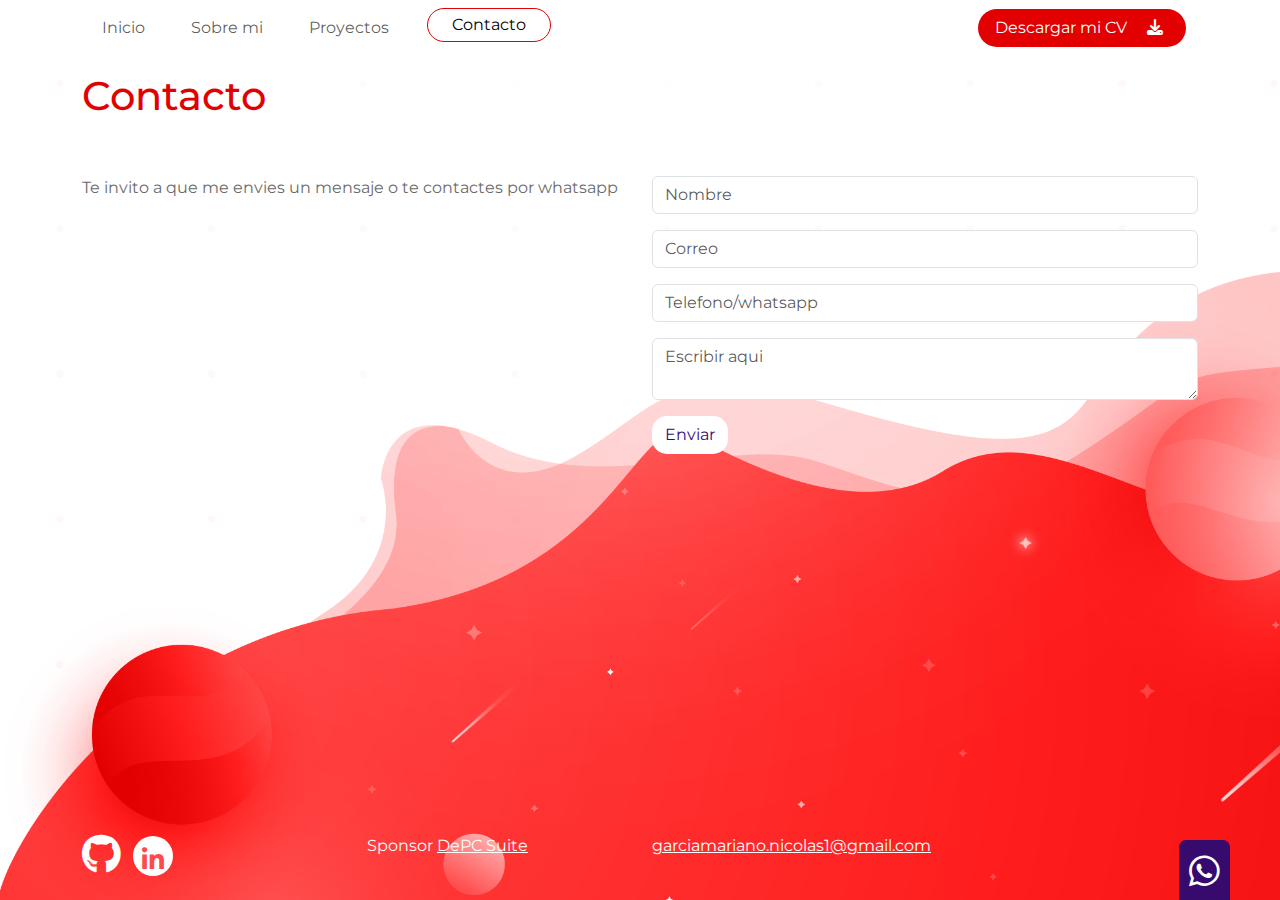
==== contacto.html @ ac3c0c03 "Configuracion inicial" ====
<!DOCTYPE html>
<html lang="es" class="h-100">

<head>
    <meta charset="UTF-8">
    <meta name="viewport" content="width=device-width, initial-scale=1.0">
    <title>Contacto</title>
    <link rel="stylesheet" href="css/fontawesome/css/all.min.css">
    <link rel="stylesheet" href="css/fontawesome/css/fontawesome.min.css">
    <link rel="stylesheet" href="css/bootstrap/css/bootstrap.min.css">
    <script src="css/bootstrap/css/bootstrap.min.css"></script>
    <link rel="stylesheet" href="css/estilos.css">
</head>

<body id="contacto" class="d-flex flex-column h-100">
    <header class="container">
        <nav class="navbar navbar-expand-md">
            <div class="container-fluid">
                <button class="navbar-toggler" type="button" data-bs-toggle="collapse" data-bs-target="#navbarCollapse"
                    aria-controls="navbarCollapse" aria-expanded="false" aria-label="Toggle navigation">
                    <span class="navbar-toggler-icon"></span>
                </button>
                <div class="collapse navbar-collapse" id="navbarCollapse">
                    <ul class="navbar-nav me-auto mb-2 mb-md-0">
                        <li class="nav-item">
                            <a class="nav-link" href="index.html">Inicio</a>
                        </li>
                        <li class="nav-item">
                            <a class="nav-link" href="sobre-mi.html">Sobre mi</a>
                        </li>
                        <li class="nav-item">
                            <a class="nav-link" href="proyectos.html">Proyectos</a>
                        </li>
                        <li class="nav-item">
                            <a class="nav-link active px-4 py-1" href="contacto.html">Contacto</a>
                        </li>
                    </ul>
                    <div class="cv">
                    <a href="files/Currículum Vitae (2).pdf" download="Currículum.pdf" target="_blank">Descargar mi CV <i class="fas fa-download px-3"></i></a>
                </div>
                </div>
            </div>
        </nav>
    </header>
    <main class="container">
        <div class="row">
            <div class="col-12 pt-3 pb-5">
                <h1>Contacto</h1>
            </div>
        </div>
        <div class="row">
            <div class="col-12 col-sm-6">
                <p>Te invito a que me envies un mensaje o te contactes por whatsapp</p>
            </div>
            <div class="col-12 col-sm-6">
                <form action="" method="POST">
                    <div class="pb-3">
                        <input type="text" name="txtNombre" id="txtNombre" placeholder="Nombre" class="form-control">
                    </div>
                    <div class="pb-3">
                        <input type="email" name="txtCorreo" id="txtCorreo" placeholder="Correo" class="form-control">
                    </div>
                    <div class="pb-3">
                        <input type="tel" name="txtTelefono" id="txtTelefono" placeholder="Telefono/whatsapp"
                            class="form-control">
                    </div>
                    <div class="pb-3">
                        <textarea name="txtMensaje" id="txtMensaje" class="form-control"
                            placeholder="Escribir aqui"></textarea>
                    </div>
                    <button type="submit" id="btnEnviar" name="btnEnviar" class="btn">Enviar</button>
                </form>
            </div>

        </div>
    </main>
    <footer class="container mt-auto pb-4">
        <div class="row">
            <div class="col-3">
                <a href="https://github.com/" target="_blank"><i class="fa-brands fa-github"></i></a>
                <a href="https://www.linkedin.com/" target="_blank"><i class="fa-brands fa-linkedin-in"></i></a>
            </div>
            <div class="col-3">
                Sponsor <a href="https://depcsuite.com/" target="_blank">DePC Suite</a>
            </div>
            <div class="col-3">
                <a href="mailto:garciamariano.nicolas1@gmail.com">garciamariano.nicolas1@gmail.com</a>
            </div>
            <div class="col-3">
                <div class="btn-whatsapp"><a href="https://wa.me/2901473443" target="_blank">
                    <i class="fa-brands fa-whatsapp"></i></a></div>
            </div>
        </div>
    </footer>
</body>

</html>
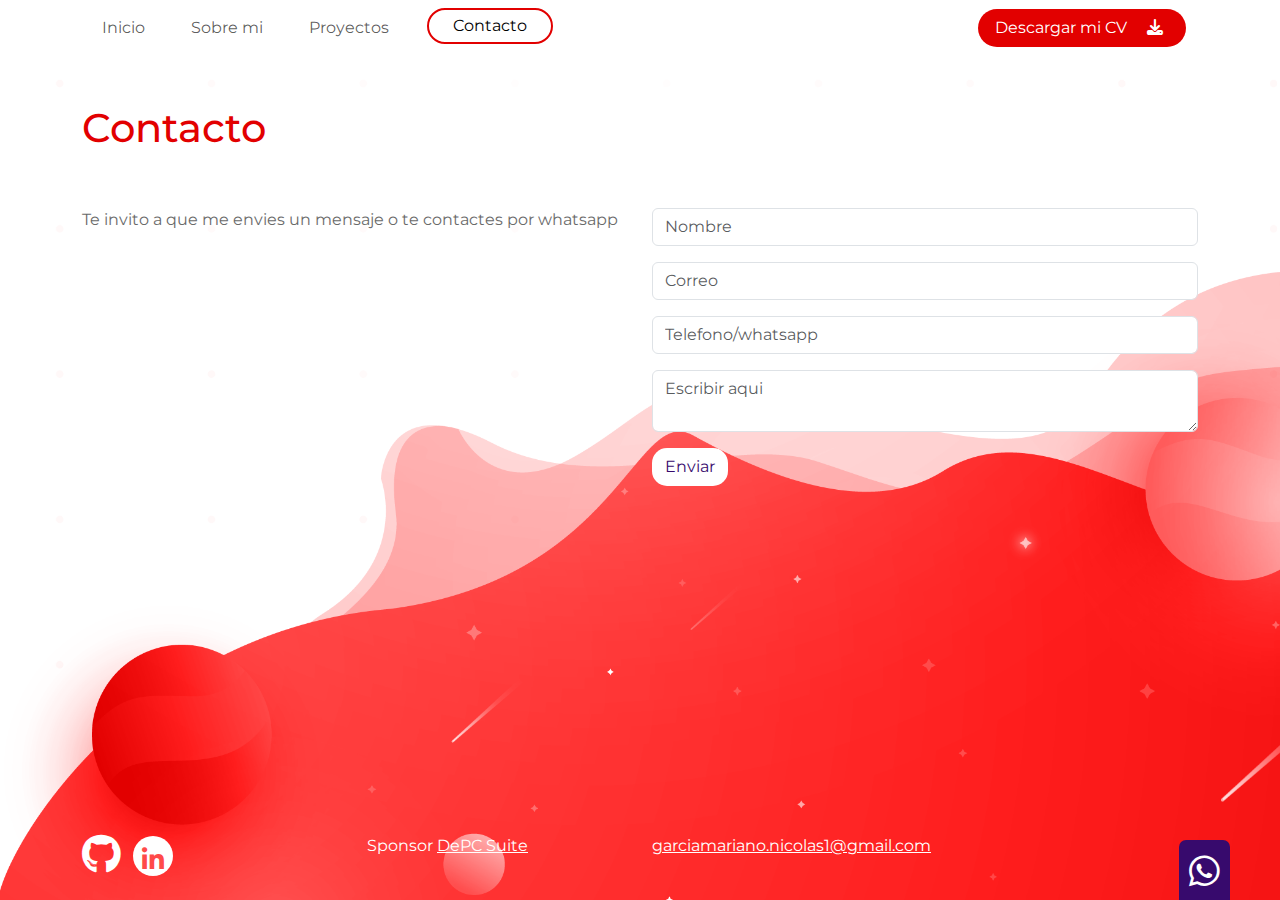
==== commit 4f805322: "terminado" ====
--- a/contacto.html
+++ b/contacto.html
@@ -10,6 +10,7 @@
     <link rel="stylesheet" href="css/bootstrap/css/bootstrap.min.css">
     <script src="css/bootstrap/css/bootstrap.min.css"></script>
     <link rel="stylesheet" href="css/estilos.css">
+    <link rel="shortcut icon" href="images/favicon.png">
 </head>
 
 <body id="contacto" class="d-flex flex-column h-100">
@@ -44,7 +45,7 @@
     </header>
     <main class="container">
         <div class="row">
-            <div class="col-12 pt-3 pb-5">
+            <div class="col-12 pt-5 pb-5">
                 <h1>Contacto</h1>
             </div>
         </div>
@@ -71,7 +72,7 @@
                     <button type="submit" id="btnEnviar" name="btnEnviar" class="btn">Enviar</button>
                 </form>
             </div>
-
+            
         </div>
     </main>
     <footer class="container mt-auto pb-4">
--- a/css/estilos.css
+++ b/css/estilos.css
@@ -16,7 +16,7 @@
 }
 
 #proyectos h1 {
-    font-size: 36px;
+    font-size: 38px;
     color: #E20000;
     margin-top: 45px;
     margin-bottom: 50px;
@@ -71,16 +71,18 @@
     margin: 0 8px;
 }
 
-#contacto footer .fa-whatsapp {
-    padding: 10px;
-    font-size: 35px;
-}
-
 #proyectos footer {
     color: #E20000;
 }
 
 #proyectos footer a {
+    color: #E20000;
+}
+#sobre-mi footer {
+    color: #E20000;
+}
+
+#sobre-mi footer a {
     color: #E20000;
 }
 
@@ -101,8 +103,25 @@
     border-radius: 80px;
     margin: 0 8px;
 }
-
-#proyectos footer .fa-whatsapp {
+#sobre-mi footer .fa-github {
+    font-size: 40px;
+    color: #E20000;
+}
+
+#sobre-mi footer .fa-linkedin-in {
+    color: white;
+    background-color: #E20000;
+    font-size: 25px;
+    border: 0px;
+    height: 40px;
+    width: 40px;
+    text-align: center;
+    padding: 11px 0 0 0;
+    border-radius: 80px;
+    margin: 0 8px;
+}
+
+footer .fa-whatsapp {
     padding: 10px;
     font-size: 35px;
 }
@@ -119,7 +138,7 @@
 }
 
 .active {
-    border: #e20000 solid 1px;
+    border: #e20000 solid 2px;
     border-radius: 20px;
 }
 
@@ -235,8 +254,85 @@
 .foto-perfil{
     border-radius: 600px;
     height: 300px;
+    margin-bottom: 10px;
     
 }
+#stack {
+    background: rgb(125, 7, 7);
+    background: linear-gradient(90deg, rgba(125, 7, 7, 1) 0%, rgba(215, 11, 11, 1) 100%);
+}
+
+#stack h2 {
+    color: white;
+    font-size: 24px;
+}
+#stack .iconos {
+    font-size: 60px;
+    color: #6A6A6A;  
+}
+#stack h3 {
+    font-size: 15px;
+}
+#stack .tecnologia {
+    background-color: white;
+    border-radius: 12px;
+    text-align: center;
+}
+.img-fluid {
+    max-width: 100%;
+    height: auto
+     }
+#formacion img {
+    filter: grayscale(100%)
+     }
+     img, svg {
+        vertical-align: middle;
+     }
+     #experiencia h3, #formacion h3 {
+        color: #6A6A6A;
+        font-size: 18px;
+        font-weight: 600;
+    } 
+    #experiencia h4, #formacion h4 {
+        font-size: 17px;
+     }
+     #experiencia h5, #formacion h5 {
+        color: #6A6A6A;
+        font-size: 14px;
+    }
+    #experiencia h2, #experiencia h4, #formacion h2, #formacion h4 {
+        color: #370A6D;
+    }
+    #experiencia h2, #formacion h2 {
+        font-weight: 400;
+        font-size: 24px;
+     }
+     #experiencia p {
+        color: #6a6a6a;
+        font-size: 16px;
+    }
+    #idiomas .card {
+        background-color: #370A6D;
+        border-radius: 15px;
+        padding: 40px 0;
+    }
+    #sobre-mi .card {
+        height: 182px;
+    }
+    #idiomas i {
+        font-size: 80px;
+        color: white;
+    }
+    #idiomas h2 {
+        font-size: 16px;
+    }
+    #idiomas ul {
+        padding: 0px;
+        font-size: 14px;
+        color: #282828;
+        list-style-type: none;
+    }
+   
 
 @media (max-width:750px) {
 
